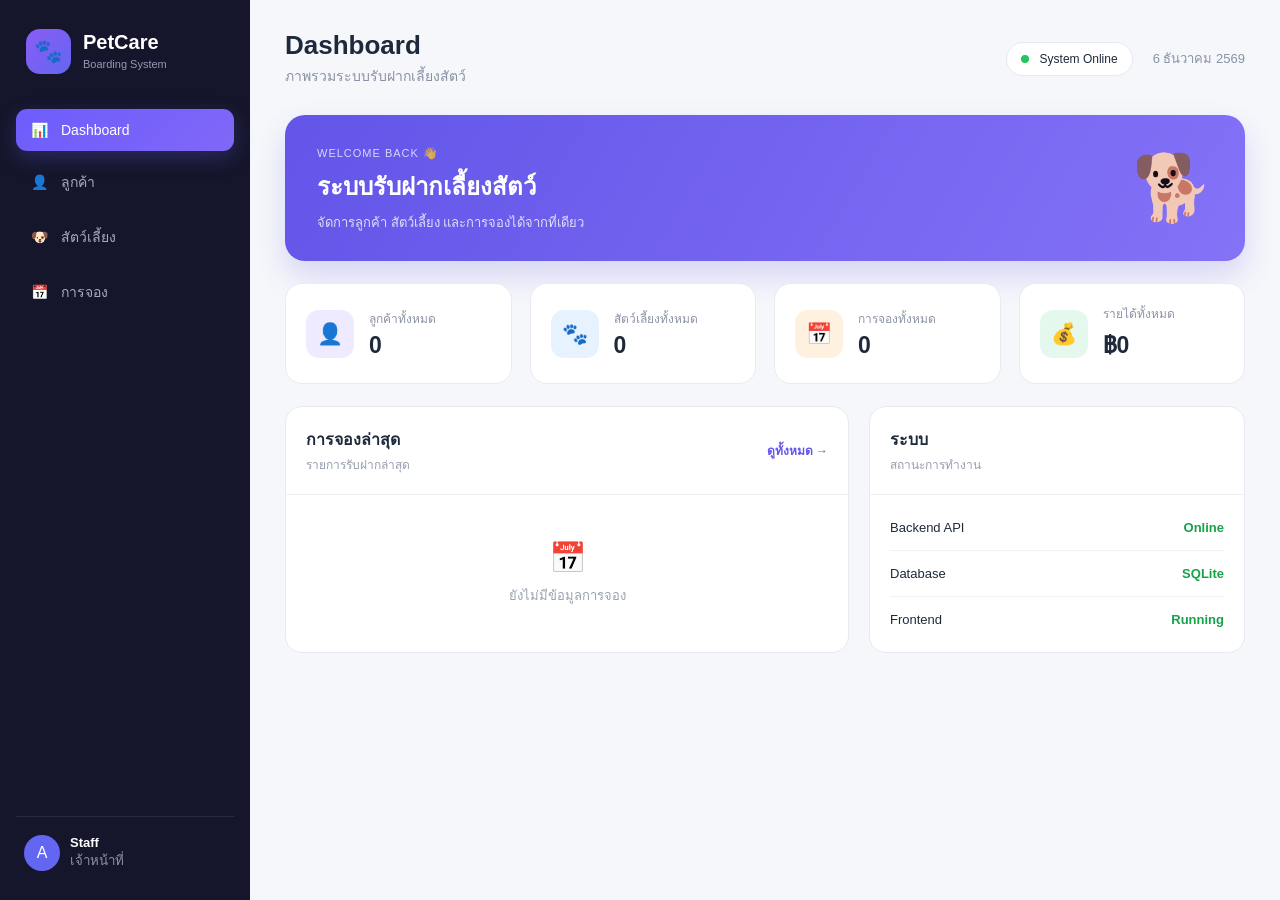
==== frontend/index.html @ 0e415de6 "Pet-Boarding-System" ====
<!DOCTYPE html>
<html lang="th">
<head>
    <meta charset="UTF-8">
    <meta name="viewport" content="width=device-width, initial-scale=1.0">

    <title>PetCare Boarding</title>

    <link rel="stylesheet" href="style.css">
</head>

<body>

    <div class="app">

        <!-- SIDEBAR -->
        <aside class="sidebar">

            <div class="logo">
                <div class="logo-icon">🐾</div>

                <div>
                    <h1>PetCare</h1>
                    <span>Boarding System</span>
                </div>
            </div>

            <nav class="menu">

                <button class="menu-item active" onclick="showPage('dashboard', this)">
                    <span>📊</span>
                    <span>Dashboard</span>
                </button>

                <button class="menu-item" onclick="showPage('customers', this)">
                    <span>👤</span>
                    <span>ลูกค้า</span>
                </button>

                <button class="menu-item" onclick="showPage('pets', this)">
                    <span>🐶</span>
                    <span>สัตว์เลี้ยง</span>
                </button>

                <button class="menu-item" onclick="showPage('bookings', this)">
                    <span>📅</span>
                    <span>การจอง</span>
                </button>

            </nav>

            <div class="sidebar-bottom">
                <div class="staff-card">
                    <div class="staff-avatar">A</div>

                    <div>
                        <strong>Staff</strong>
                        <small>เจ้าหน้าที่</small>
                    </div>
                </div>
            </div>

        </aside>


        <!-- MAIN -->
        <main class="main">

            <!-- HEADER -->
            <header class="header">

                <div>
                    <h2 id="pageTitle">Dashboard</h2>
                    <p id="pageDescription">
                        ภาพรวมระบบรับฝากเลี้ยงสัตว์
                    </p>
                </div>

                <div class="header-right">
                    <div class="status">
                        <span class="status-dot"></span>
                        System Online
                    </div>

                    <div class="date" id="currentDate"></div>
                </div>

            </header>


            <!-- ================= DASHBOARD ================= -->
            <section id="dashboard" class="page active-page">

                <div class="welcome">
                    <div>
                        <span class="welcome-label">WELCOME BACK 👋</span>
                        <h3>ระบบรับฝากเลี้ยงสัตว์</h3>
                        <p>จัดการลูกค้า สัตว์เลี้ยง และการจองได้จากที่เดียว</p>
                    </div>

                    <div class="welcome-icon">
                        🐕
                    </div>
                </div>


                <div class="stats">

                    <div class="stat-card">
                        <div class="stat-icon purple">👤</div>

                        <div>
                            <span>ลูกค้าทั้งหมด</span>
                            <strong id="customerCount">0</strong>
                        </div>
                    </div>


                    <div class="stat-card">
                        <div class="stat-icon blue">🐾</div>

                        <div>
                            <span>สัตว์เลี้ยงทั้งหมด</span>
                            <strong id="petCount">0</strong>
                        </div>
                    </div>


                    <div class="stat-card">
                        <div class="stat-icon orange">📅</div>

                        <div>
                            <span>การจองทั้งหมด</span>
                            <strong id="bookingCount">0</strong>
                        </div>
                    </div>


                    <div class="stat-card">
                        <div class="stat-icon green">💰</div>

                        <div>
                            <span>รายได้ทั้งหมด</span>
                            <strong id="revenue">฿0</strong>
                        </div>
                    </div>

                </div>


                <div class="dashboard-grid">

                    <div class="panel">

                        <div class="panel-header">
                            <div>
                                <h3>การจองล่าสุด</h3>
                                <p>รายการรับฝากล่าสุด</p>
                            </div>

                            <button class="text-button"
                                    onclick="showPage('bookings')">
                                ดูทั้งหมด →
                            </button>
                        </div>

                        <div id="recentBookings" class="empty-state">
                            <div>📅</div>
                            <p>ยังไม่มีข้อมูลการจอง</p>
                        </div>

                    </div>


                    <div class="panel">

                        <div class="panel-header">
                            <div>
                                <h3>ระบบ</h3>
                                <p>สถานะการทำงาน</p>
                            </div>
                        </div>

                        <div class="system-list">

                            <div class="system-row">
                                <span>Backend API</span>
                                <strong class="online">Online</strong>
                            </div>

                            <div class="system-row">
                                <span>Database</span>
                                <strong class="online">SQLite</strong>
                            </div>

                            <div class="system-row">
                                <span>Frontend</span>
                                <strong class="online">Running</strong>
                            </div>

                        </div>

                    </div>

                </div>

            </section>


            <!-- ================= CUSTOMERS ================= -->
            <section id="customers" class="page">

                <div class="page-top">

                    <div>
                        <h3>จัดการลูกค้า</h3>
                        <p>ข้อมูลเจ้าของสัตว์เลี้ยง</p>
                    </div>

                    <button class="primary-button"
                            onclick="openCustomerModal()">
                        + เพิ่มลูกค้า
                    </button>

                </div>


                <div class="panel">

                    <div class="table-wrapper">

                        <table>

                            <thead>
                                <tr>
                                    <th>ID</th>
                                    <th>ชื่อลูกค้า</th>
                                    <th>เบอร์โทรศัพท์</th>
                                    <th>จัดการ</th>
                                </tr>
                            </thead>

                            <tbody id="customerTable">
                            </tbody>

                        </table>

                    </div>

                </div>

            </section>


            <!-- ================= PETS ================= -->
            <section id="pets" class="page">

                <div class="page-top">

                    <div>
                        <h3>จัดการสัตว์เลี้ยง</h3>
                        <p>ข้อมูลสัตว์เลี้ยงของลูกค้า</p>
                    </div>

                    <button class="primary-button"
                            onclick="openPetModal()">
                        + เพิ่มสัตว์เลี้ยง
                    </button>

                </div>


                <div class="panel">

                    <div class="table-wrapper">

                        <table>

                            <thead>
                                <tr>
                                    <th>ID</th>
                                    <th>ชื่อ</th>
                                    <th>ประเภท</th>
                                    <th>สายพันธุ์</th>
                                    <th>อายุ</th>
                                    <th>เจ้าของ</th>
                                    <th>จัดการ</th>
                                </tr>
                            </thead>

                            <tbody id="petTable">
                            </tbody>

                        </table>

                    </div>

                </div>

            </section>


            <!-- ================= BOOKINGS ================= -->
            <section id="bookings" class="page">

                <div class="page-top">

                    <div>
                        <h3>การจองรับฝาก</h3>
                        <p>จัดการรายการรับฝากสัตว์เลี้ยง</p>
                    </div>

                    <button class="primary-button"
                            onclick="openBookingModal()">
                        + สร้างการจอง
                    </button>

                </div>


                <div class="panel">

                    <div class="table-wrapper">

                        <table>

                            <thead>
                                <tr>
                                    <th>ID</th>
                                    <th>สัตว์เลี้ยง</th>
                                    <th>เจ้าของ</th>
                                    <th>เช็กอิน</th>
                                    <th>เช็กเอาต์</th>
                                    <th>บริการ</th>
                                    <th>ราคา</th>
                                    <th>สถานะ</th>
                                    <th>จัดการ</th>
                                </tr>
                            </thead>

                            <tbody id="bookingTable">
                            </tbody>

                        </table>

                    </div>

                </div>

            </section>

        </main>

    </div>


    <!-- ================= MODAL ================= -->

    <div id="modalOverlay" class="modal-overlay">

        <div class="modal">

            <div class="modal-header">

                <div>
                    <h3 id="modalTitle">เพิ่มข้อมูล</h3>
                    <p id="modalSubtitle">กรอกข้อมูลด้านล่าง</p>
                </div>

                <button class="close-button"
                        onclick="closeModal()">
                    ×
                </button>

            </div>

            <div id="modalBody"></div>

        </div>

    </div>


    <script src="app.js"></script>

</body>
</html>
---- frontend/style.css ----
* {
  margin: 0;
  padding: 0;
  box-sizing: border-box;
}

body {
  font-family: "Segoe UI", Tahoma, sans-serif;
  background: #f5f7fb;
  color: #1e293b;
}

button {
  font-family: inherit;
  cursor: pointer;
}

.app {
  min-height: 100vh;
  display: flex;
}

/* ================= SIDEBAR ================= */

.sidebar {
  width: 250px;
  min-height: 100vh;
  background: #15162b;
  color: white;
  padding: 24px 16px;
  display: flex;
  flex-direction: column;
  position: fixed;
  left: 0;
  top: 0;
  bottom: 0;
}

.logo {
  display: flex;
  align-items: center;
  gap: 12px;
  padding: 5px 10px 35px;
}

.logo-icon {
  width: 45px;
  height: 45px;
  border-radius: 14px;
  background: linear-gradient(135deg, #8b5cf6, #6366f1);
  display: flex;
  align-items: center;
  justify-content: center;
  font-size: 23px;
}

.logo h1 {
  font-size: 20px;
}

.logo span {
  color: #9699b5;
  font-size: 11px;
}

.menu {
  display: flex;
  flex-direction: column;
  gap: 7px;
}

.menu-item {
  width: 100%;
  border: none;
  background: transparent;
  color: #a8abc1;
  padding: 13px 15px;
  border-radius: 11px;
  display: flex;
  align-items: center;
  gap: 13px;
  text-align: left;
  font-size: 14px;
  transition: 0.2s;
}

.menu-item:hover {
  background: #23243d;
  color: white;
}

.menu-item.active {
  background: linear-gradient(135deg, #6d5dfc, #8067f7);
  color: white;
  box-shadow: 0 7px 20px rgba(109, 93, 252, 0.25);
}

.sidebar-bottom {
  margin-top: auto;
}

.staff-card {
  border-top: 1px solid #292a43;
  padding: 18px 8px 5px;
  display: flex;
  align-items: center;
  gap: 10px;
}

.staff-avatar {
  width: 36px;
  height: 36px;
  background: #6366f1;
  border-radius: 50%;
  display: flex;
  align-items: center;
  justify-content: center;
}

.staff-card strong {
  display: block;
  font-size: 13px;
}

.staff-card small {
  color: #8d90a8;
}

/* ================= MAIN ================= */

.main {
  margin-left: 250px;
  width: calc(100% - 250px);
  padding: 30px 35px;
}

.header {
  display: flex;
  justify-content: space-between;
  align-items: center;
  margin-bottom: 28px;
}

.header h2 {
  font-size: 26px;
  margin-bottom: 4px;
}

.header p {
  color: #8991a5;
  font-size: 14px;
}

.header-right {
  display: flex;
  align-items: center;
  gap: 20px;
}

.status {
  background: white;
  border: 1px solid #e7e9f0;
  border-radius: 30px;
  padding: 9px 14px;
  font-size: 12px;
}

.status-dot {
  display: inline-block;
  width: 8px;
  height: 8px;
  background: #22c55e;
  border-radius: 50%;
  margin-right: 7px;
}

.date {
  color: #8991a5;
  font-size: 13px;
}

/* ================= PAGE ================= */

.page {
  display: none;
}

.active-page {
  display: block;
}

/* ================= WELCOME ================= */

.welcome {
  background: linear-gradient(120deg, #6255e8, #8472f7);
  color: white;
  border-radius: 20px;
  padding: 28px 32px;
  display: flex;
  justify-content: space-between;
  align-items: center;
  margin-bottom: 22px;
  box-shadow: 0 15px 30px rgba(99, 82, 220, 0.2);
}

.welcome-label {
  font-size: 11px;
  opacity: 0.75;
  letter-spacing: 1px;
}

.welcome h3 {
  font-size: 24px;
  margin: 6px 0;
}

.welcome p {
  font-size: 13px;
  opacity: 0.8;
}

.welcome-icon {
  font-size: 65px;
  opacity: 0.9;
}

/* ================= STATS ================= */

.stats {
  display: grid;
  grid-template-columns: repeat(4, 1fr);
  gap: 18px;
  margin-bottom: 22px;
}

.stat-card {
  background: white;
  border: 1px solid #e9ebf2;
  border-radius: 17px;
  padding: 20px;
  display: flex;
  align-items: center;
  gap: 15px;
}

.stat-icon {
  width: 48px;
  height: 48px;
  border-radius: 13px;
  display: flex;
  align-items: center;
  justify-content: center;
  font-size: 21px;
}

.stat-icon.purple {
  background: #eeeaff;
}

.stat-icon.blue {
  background: #e7f2ff;
}

.stat-icon.orange {
  background: #fff1df;
}

.stat-icon.green {
  background: #e5f8ee;
}

.stat-card span {
  display: block;
  font-size: 12px;
  color: #8b92a5;
  margin-bottom: 4px;
}

.stat-card strong {
  font-size: 23px;
}

/* ================= PANELS ================= */

.dashboard-grid {
  display: grid;
  grid-template-columns: 1.5fr 1fr;
  gap: 20px;
}

.panel {
  background: white;
  border: 1px solid #e8eaf0;
  border-radius: 17px;
  overflow: hidden;
}

.panel-header {
  padding: 20px;
  border-bottom: 1px solid #eef0f4;
  display: flex;
  justify-content: space-between;
  align-items: center;
}

.panel-header h3 {
  font-size: 16px;
}

.panel-header p {
  color: #969dad;
  font-size: 12px;
  margin-top: 3px;
}

.text-button {
  border: none;
  background: none;
  color: #6255e8;
  font-size: 12px;
  font-weight: 600;
}

.empty-state {
  text-align: center;
  padding: 45px;
  color: #9aa1b1;
}

.empty-state div {
  font-size: 30px;
  margin-bottom: 10px;
}

.empty-state p {
  font-size: 13px;
}

.system-list {
  padding: 10px 20px;
}

.system-row {
  display: flex;
  justify-content: space-between;
  padding: 15px 0;
  border-bottom: 1px solid #f0f1f5;
  font-size: 13px;
}

.system-row:last-child {
  border-bottom: none;
}

.online {
  color: #16a34a;
}

/* ================= PAGE TOP ================= */

.page-top {
  display: flex;
  justify-content: space-between;
  align-items: center;
  margin-bottom: 20px;
}

.page-top h3 {
  font-size: 22px;
}

.page-top p {
  color: #8d94a5;
  font-size: 13px;
  margin-top: 4px;
}

.primary-button {
  border: none;
  background: linear-gradient(135deg, #6658ed, #806cf4);
  color: white;
  border-radius: 10px;
  padding: 11px 18px;
  font-size: 13px;
  font-weight: 600;
  box-shadow: 0 7px 15px rgba(101, 88, 237, 0.2);
}

.primary-button:hover {
  transform: translateY(-1px);
}

/* ================= TABLE ================= */

.table-wrapper {
  width: 100%;
  overflow-x: auto;
}

table {
  width: 100%;
  border-collapse: collapse;
  min-width: 700px;
}

th {
  background: #fafbfc;
  color: #7e8698;
  font-size: 11px;
  font-weight: 600;
  text-align: left;
  padding: 14px 18px;
  white-space: nowrap;
}

td {
  padding: 15px 18px;
  border-top: 1px solid #f0f1f5;
  font-size: 13px;
}

tr:hover td {
  background: #fafbff;
}

.action-button {
  border: none;
  background: #f0efff;
  color: #6255e8;
  padding: 7px 10px;
  border-radius: 7px;
  font-size: 11px;
  margin-right: 5px;
}

.delete-button {
  background: #fff0f0;
  color: #dc2626;
}

/* ================= MODAL ================= */

.modal-overlay {
  position: fixed;
  inset: 0;
  background: rgba(15, 17, 35, 0.55);
  display: none;
  align-items: center;
  justify-content: center;
  padding: 20px;
  z-index: 100;
}

.modal-overlay.show {
  display: flex;
}

.modal {
  width: 100%;
  max-width: 500px;
  background: white;
  border-radius: 20px;
  box-shadow: 0 25px 70px rgba(0, 0, 0, 0.2);
  animation: modalIn 0.2s ease;
}

@keyframes modalIn {
  from {
    opacity: 0;
    transform: translateY(10px);
  }

  to {
    opacity: 1;
    transform: translateY(0);
  }
}

.modal-header {
  padding: 22px;
  border-bottom: 1px solid #edf0f4;
  display: flex;
  justify-content: space-between;
}

.modal-header h3 {
  font-size: 18px;
}

.modal-header p {
  color: #9299aa;
  font-size: 12px;
  margin-top: 3px;
}

.close-button {
  width: 32px;
  height: 32px;
  border: none;
  background: #f1f2f5;
  border-radius: 9px;
  font-size: 20px;
  color: #6c7280;
}

/* ================= FORM ================= */

.form {
  padding: 22px;
}

.form-group {
  margin-bottom: 16px;
}

.form-group label {
  display: block;
  font-size: 12px;
  font-weight: 600;
  margin-bottom: 7px;
}

.form-group input,
.form-group select {
  width: 100%;
  border: 1px solid #dfe3eb;
  border-radius: 9px;
  padding: 11px 12px;
  outline: none;
  font-size: 13px;
}

.form-group input:focus,
.form-group select:focus {
  border-color: #7667ef;
  box-shadow: 0 0 0 3px rgba(118, 103, 239, 0.1);
}

.form-actions {
  display: flex;
  justify-content: flex-end;
  gap: 9px;
  margin-top: 20px;
}

.cancel-button {
  border: none;
  background: #f0f1f4;
  color: #555d6d;
  border-radius: 9px;
  padding: 10px 16px;
}

/* ================= BADGE ================= */

.badge {
  display: inline-block;
  padding: 5px 9px;
  border-radius: 20px;
  font-size: 10px;
  font-weight: 600;
}

.badge.confirmed {
  background: #e8f8ef;
  color: #159447;
}

.badge.pending {
  background: #fff5df;
  color: #c47b00;
}

.badge.completed {
  background: #e8f0ff;
  color: #3d68c8;
}

.badge.cancelled {
  background: #fff0f0;
  color: #d52d2d;
}

/* ================= MOBILE ================= */

@media (max-width: 1000px) {
  .stats {
    grid-template-columns: repeat(2, 1fr);
  }

  .dashboard-grid {
    grid-template-columns: 1fr;
  }
}

@media (max-width: 700px) {
  .sidebar {
    width: 70px;
    padding: 15px 8px;
  }

  .logo {
    justify-content: center;
    padding: 5px 0 30px;
  }

  .logo > div:last-child {
    display: none;
  }

  .menu-item {
    justify-content: center;
    padding: 13px 5px;
  }

  .menu-item span:last-child {
    display: none;
  }

  .staff-card {
    justify-content: center;
  }

  .staff-card div:last-child {
    display: none;
  }

  .main {
    margin-left: 70px;
    width: calc(100% - 70px);
    padding: 20px;
  }

  .header-right {
    display: none;
  }

  .stats {
    grid-template-columns: 1fr;
  }

  .welcome {
    padding: 22px;
  }

  .welcome-icon {
    display: none;
  }
}
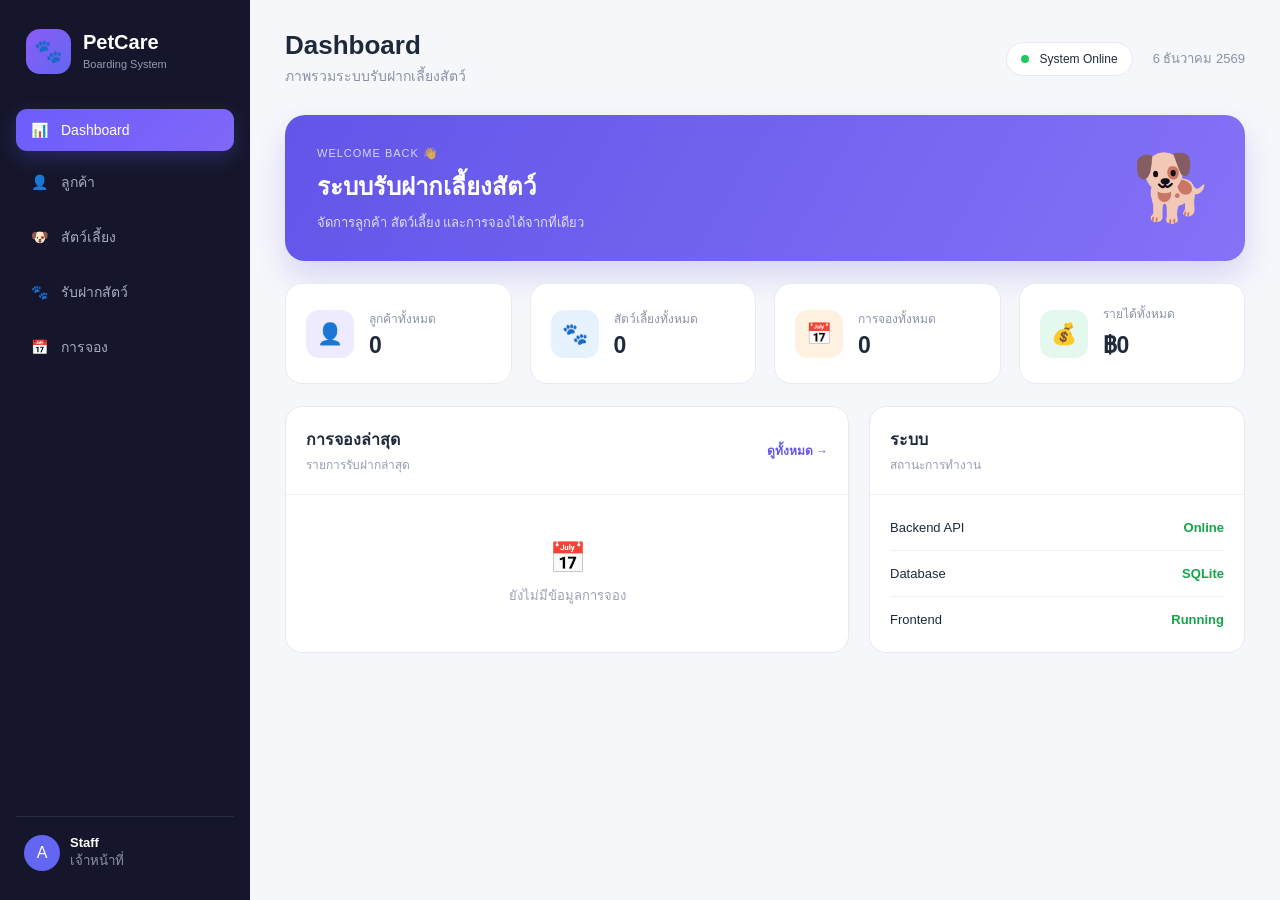
==== commit eb1a1ced: "pet" ====
--- a/frontend/index.html
+++ b/frontend/index.html
@@ -40,6 +40,11 @@
                 <button class="menu-item" onclick="showPage('pets', this)">
                     <span>🐶</span>
                     <span>สัตว์เลี้ยง</span>
+                </button>
+
+                <button class="menu-item" onclick="showPage('boarding', this)">
+                    <span>🐾</span>
+                    <span>รับฝากสัตว์</span>
                 </button>
 
                 <button class="menu-item" onclick="showPage('bookings', this)">
@@ -299,6 +304,268 @@
 
             </section>
 
+
+
+            <!-- ================= QUICK BOARDING ================= -->
+            <section id="boarding" class="page">
+
+                <div class="boarding-hero">
+                    <div class="boarding-hero-text">
+                        <div class="boarding-kicker">PET CARE • CHECK-IN</div>
+                        <h3>รับฝากสัตว์เลี้ยง</h3>
+                        <p>ค้นหาลูกค้าเดิม เลือกสัตว์เลี้ยง แล้วทำรายการฝากได้ในขั้นตอนเดียว</p>
+                    </div>
+                    <div class="boarding-hero-icon">🐾</div>
+                </div>
+
+                <form id="quickBoardingForm" class="boarding-shell" onsubmit="saveQuickBoarding(event)">
+
+                    <div class="boarding-main">
+
+                        <!-- CUSTOMER -->
+                        <div class="boarding-card">
+                            <div class="boarding-card-head">
+                                <div class="step-badge">01</div>
+                                <div>
+                                    <h3>เลือกลูกค้า</h3>
+                                    <p>ค้นหาลูกค้าเก่าจากชื่อหรือเบอร์โทร</p>
+                                </div>
+                                <button type="button" class="outline-button"
+                                        onclick="toggleQuickNewCustomer()">＋ ลูกค้าใหม่</button>
+                            </div>
+
+                            <div class="customer-search-box">
+                                <span>⌕</span>
+                                <input id="quickCustomerSearch" type="text"
+                                       placeholder="ค้นหาชื่อลูกค้า หรือเบอร์โทรศัพท์..."
+                                       autocomplete="off"
+                                       onfocus="filterQuickCustomers()"
+                                       oninput="filterQuickCustomers()">
+                                <button type="button" onclick="clearQuickCustomerSearch()" aria-label="ล้าง">×</button>
+                            </div>
+
+                            <div class="search-hint">พิมพ์อย่างน้อย 1 ตัวอักษร ระบบจะแสดงลูกค้าที่ตรงกัน</div>
+
+                            <div id="quickCustomerResults" class="customer-results-panel"></div>
+
+                            <div id="quickNewCustomerBox" class="inline-new-box">
+                                <div class="inline-title">เพิ่มข้อมูลลูกค้าใหม่</div>
+                                <div class="form-grid-2">
+                                    <div class="form-group">
+                                        <label>ชื่อ-นามสกุล <b>*</b></label>
+                                        <input id="quickNewCustomerName" type="text" placeholder="เช่น สมชาย ใจดี">
+                                    </div>
+                                    <div class="form-group">
+                                        <label>เบอร์โทรศัพท์ <b>*</b></label>
+                                        <input id="quickNewCustomerPhone" type="tel" placeholder="08xxxxxxxx">
+                                    </div>
+                                </div>
+                                <div class="form-grid-2">
+                                    <div class="form-group">
+                                        <label>Email</label>
+                                        <input id="quickNewCustomerEmail" type="email" placeholder="example@email.com">
+                                    </div>
+                                    <div class="form-group">
+                                        <label>ที่อยู่</label>
+                                        <input id="quickNewCustomerAddress" type="text" placeholder="ที่อยู่">
+                                    </div>
+                                </div>
+                            </div>
+
+                            <div id="selectedCustomerBox" class="selected-customer-card empty-selected">
+                                <div class="selected-avatar">👤</div>
+                                <div class="selected-content">
+                                    <span>ลูกค้าที่เลือก</span>
+                                    <strong>ยังไม่ได้เลือกลูกค้า</strong>
+                                    <small>เลือกจากรายการด้านบน</small>
+                                </div>
+                                <button type="button" class="change-selection" onclick="clearQuickCustomer()">เปลี่ยน</button>
+                            </div>
+                        </div>
+
+                        <!-- PET -->
+                        <div class="boarding-card">
+                            <div class="boarding-card-head">
+                                <div class="step-badge">02</div>
+                                <div>
+                                    <h3>เลือกสัตว์เลี้ยง</h3>
+                                    <p>สัตว์เลี้ยงของลูกค้าที่เลือกจะแสดงตรงนี้</p>
+                                </div>
+                            </div>
+
+                            <div id="quickPetArea">
+                                <div class="form-group pet-select-group">
+                                    <label>สัตว์เลี้ยงเดิม</label>
+                                    <select id="quickPetSelect" onchange="selectQuickPet()">
+                                        <option value="">เลือกสัตว์เลี้ยงของลูกค้า...</option>
+                                    </select>
+                                </div>
+
+                                <div id="quickPetInfo" class="pet-detail-card">
+                                    <div class="pet-detail-icon">🐾</div>
+                                    <div class="pet-detail-main">
+                                        <span>ข้อมูลสัตว์เลี้ยง</span>
+                                        <strong id="quickPetNameDisplay">ยังไม่ได้เลือก</strong>
+                                    </div>
+                                    <div class="pet-detail-meta">
+                                        <div><small>ประเภท</small><b id="quickPetTypeDisplay">-</b></div>
+                                        <div><small>สายพันธุ์</small><b id="quickPetBreedDisplay">-</b></div>
+                                    </div>
+                                </div>
+
+                                <div class="new-pet-divider"><span>หรือ</span></div>
+
+                                <button type="button" class="new-pet-button" onclick="toggleQuickNewPet()">
+                                    <span>＋</span>
+                                    <div>
+                                        <strong>เพิ่มสัตว์เลี้ยงใหม่</strong>
+                                        <small>ยังไม่มีข้อมูลสัตว์ตัวนี้ในระบบ</small>
+                                    </div>
+                                </button>
+
+                                <div id="quickNewPetBox" class="inline-new-box">
+                                    <div class="inline-title">ข้อมูลสัตว์เลี้ยงใหม่</div>
+
+                                    <div class="form-grid-2">
+                                        <div class="form-group">
+                                            <label>ชื่อสัตว์ <b>*</b></label>
+                                            <input id="quickNewPetName" type="text" placeholder="เช่น มะลิ">
+                                        </div>
+                                        <div class="form-group">
+                                            <label>ประเภทสัตว์ <b>*</b></label>
+                                            <select id="quickNewPetType" onchange="updateQuickNewPetPreview()">
+                                                <option value="">เลือกประเภทสัตว์เลี้ยง</option>
+                                                <option value="Dog">🐶 สุนัข</option>
+                                                <option value="Cat">🐱 แมว</option>
+                                                <option value="Rabbit">🐰 กระต่าย</option>
+                                                <option value="Hamster">🐹 แฮมสเตอร์</option>
+                                                <option value="Bird">🐦 นก</option>
+                                                <option value="Turtle">🐢 เต่า</option>
+                                                <option value="Fish">🐠 ปลา</option>
+                                                <option value="Guinea Pig">🐹 หนูตะเภา</option>
+                                                <option value="Other">🐾 อื่น ๆ</option>
+                                            </select>
+                                        </div>
+                                    </div>
+
+                                    <div class="animal-type-chips">
+                                        <span>ประเภทที่รองรับ</span>
+                                        <button type="button" onclick="choosePetType('Dog')">🐶 สุนัข</button>
+                                        <button type="button" onclick="choosePetType('Cat')">🐱 แมว</button>
+                                        <button type="button" onclick="choosePetType('Rabbit')">🐰 กระต่าย</button>
+                                        <button type="button" onclick="choosePetType('Bird')">🐦 นก</button>
+                                        <button type="button" onclick="choosePetType('Other')">🐾 อื่น ๆ</button>
+                                    </div>
+
+                                    <div class="form-grid-2">
+                                        <div class="form-group">
+                                            <label>สายพันธุ์</label>
+                                            <input id="quickNewPetBreed" type="text" placeholder="เช่น Golden Retriever">
+                                        </div>
+                                        <div class="form-group">
+                                            <label>อายุ</label>
+                                            <input id="quickNewPetAge" type="number" min="0" placeholder="อายุเป็นปี">
+                                        </div>
+                                    </div>
+                                </div>
+                            </div>
+                        </div>
+
+                        <!-- STAY -->
+                        <div class="boarding-card">
+                            <div class="boarding-card-head">
+                                <div class="step-badge">03</div>
+                                <div>
+                                    <h3>รายละเอียดการฝาก</h3>
+                                    <p>กำหนดวันเข้าพักและบริการ</p>
+                                </div>
+                            </div>
+
+                            <div class="form-grid-2">
+                                <div class="form-group">
+                                    <label>วันเช็กอิน <b>*</b></label>
+                                    <input id="quickCheckIn" type="date" required onchange="updateQuickPrice()">
+                                </div>
+                                <div class="form-group">
+                                    <label>วันเช็กเอาต์ <b>*</b></label>
+                                    <input id="quickCheckOut" type="date" required onchange="updateQuickPrice()">
+                                </div>
+                            </div>
+
+                            <div class="form-grid-2">
+                                <div class="form-group">
+                                    <label>บริการ <b>*</b></label>
+                                    <select id="quickServiceType" onchange="updateQuickPrice()">
+                                        <option value="ฝากเลี้ยงมาตรฐาน" data-price="300">🏠 ฝากเลี้ยงมาตรฐาน — ฿300/วัน</option>
+                                        <option value="ฝากเลี้ยงพิเศษ" data-price="450">⭐ ฝากเลี้ยงพิเศษ — ฿450/วัน</option>
+                                        <option value="ฝากเลี้ยง VIP" data-price="650">👑 ฝากเลี้ยง VIP — ฿650/วัน</option>
+                                    </select>
+                                </div>
+                                <div class="form-group">
+                                    <label>ราคา / วัน</label>
+                                    <div class="price-input">
+                                        <span>฿</span>
+                                        <input id="quickPricePerDay" type="number" min="0" value="300" oninput="updateQuickPrice()">
+                                    </div>
+                                </div>
+                            </div>
+
+                            <div class="form-group">
+                                <label>หมายเหตุเพิ่มเติม</label>
+                                <textarea id="quickNotes" rows="3" placeholder="เช่น แพ้อาหาร, กินอาหารเวลา 18:00 น., ต้องให้ยา..."></textarea>
+                            </div>
+                        </div>
+
+                    </div>
+
+                    <!-- SUMMARY -->
+                    <aside class="boarding-summary">
+                        <div class="summary-card-head">
+                            <div class="summary-paw">🐾</div>
+                            <div>
+                                <span>BOOKING SUMMARY</span>
+                                <h3>สรุปการฝากเลี้ยง</h3>
+                            </div>
+                        </div>
+
+                        <div class="summary-customer" id="quickSummaryPerson">
+                            <div class="summary-avatar">👤</div>
+                            <div>
+                                <small>ลูกค้า</small>
+                                <strong>ยังไม่ได้เลือก</strong>
+                            </div>
+                        </div>
+
+                        <div class="summary-pet" id="quickSummaryPet">
+                            <div class="summary-avatar pet">🐶</div>
+                            <div>
+                                <small>สัตว์เลี้ยง</small>
+                                <strong>ยังไม่ได้เลือก</strong>
+                            </div>
+                        </div>
+
+                        <div class="summary-details">
+                            <div><span>วันเข้าพัก</span><strong id="quickSummaryDates">-</strong></div>
+                            <div><span>จำนวนวัน</span><strong id="quickSummaryDays">0 วัน</strong></div>
+                            <div><span>บริการ</span><strong id="quickSummaryService">-</strong></div>
+                        </div>
+
+                        <div class="summary-total-new">
+                            <span>ยอดรวม</span>
+                            <strong id="quickSummaryTotal">฿0</strong>
+                        </div>
+
+                        <button type="button" class="summary-clear-button" onclick="resetQuickBoarding()">↻ ล้างข้อมูล</button>
+                        <button type="submit" class="summary-submit-button">✓ ยืนยันการฝากเลี้ยง</button>
+
+                        <div class="summary-note">
+                            <span>🔒</span>
+                            <p>ข้อมูลจะถูกบันทึกลงฐานข้อมูลทันทีหลังยืนยัน</p>
+                        </div>
+                    </aside>
+
+                </form>
+            </section>
 
             <!-- ================= BOOKINGS ================= -->
             <section id="bookings" class="page">
--- a/frontend/style.css
+++ b/frontend/style.css
@@ -647,3 +647,1058 @@
     display: none;
   }
 }
+
+/* ================= QUICK BOARDING ================= */
+
+.boarding-layout {
+  display: grid;
+  grid-template-columns: minmax(0, 1.6fr) minmax(280px, 0.75fr);
+  gap: 20px;
+  align-items: start;
+}
+
+.boarding-form-panel {
+  min-width: 0;
+}
+
+.section-label {
+  font-size: 13px;
+  font-weight: 700;
+  color: #4f46c5;
+  background: #f4f2ff;
+  border-radius: 9px;
+  padding: 9px 12px;
+  margin: 4px 0 16px;
+}
+
+.search-select-row {
+  display: flex;
+  gap: 10px;
+  align-items: flex-end;
+}
+
+.grow {
+  flex: 1;
+}
+
+.secondary-button {
+  border: 1px solid #ddd9ff;
+  background: #f7f5ff;
+  color: #5b50d6;
+  border-radius: 9px;
+  padding: 10px 14px;
+  font-size: 12px;
+  font-weight: 600;
+  white-space: nowrap;
+  margin-bottom: 16px;
+}
+
+.secondary-button:hover {
+  background: #eeeaff;
+}
+
+.quick-results {
+  display: grid;
+  gap: 7px;
+  margin-top: -8px;
+  margin-bottom: 14px;
+}
+
+.customer-result {
+  width: 100%;
+  border: 1px solid #e6e8ef;
+  background: #fff;
+  border-radius: 10px;
+  padding: 11px 13px;
+  display: flex;
+  align-items: center;
+  gap: 10px;
+  text-align: left;
+  transition: 0.15s;
+}
+
+.customer-result:hover {
+  border-color: #8b80f4;
+  background: #faf9ff;
+}
+
+.customer-result .result-icon {
+  width: 34px;
+  height: 34px;
+  border-radius: 9px;
+  background: #eeeaff;
+  display: grid;
+  place-items: center;
+}
+
+.customer-result strong,
+.customer-result small {
+  display: block;
+}
+
+.customer-result strong {
+  font-size: 13px;
+}
+
+.customer-result small {
+  color: #9299aa;
+  margin-top: 2px;
+}
+
+.inline-new-box {
+  display: none;
+  background: #fafaff;
+  border: 1px dashed #bdb7f7;
+  border-radius: 12px;
+  padding: 15px;
+  margin-bottom: 15px;
+}
+
+.inline-new-box.show {
+  display: block;
+}
+
+.inline-title {
+  font-size: 12px;
+  font-weight: 700;
+  margin-bottom: 12px;
+  color: #4f46c5;
+}
+
+.form-grid-2 {
+  display: grid;
+  grid-template-columns: 1fr 1fr;
+  gap: 12px;
+}
+
+.selected-box {
+  border-radius: 12px;
+  padding: 12px 14px;
+  display: flex;
+  align-items: center;
+  gap: 11px;
+  margin-bottom: 18px;
+}
+
+.selected-box:not(.empty-selected) {
+  background: #f0fdf4;
+  border: 1px solid #ccefd8;
+}
+
+.selected-box.empty-selected {
+  background: #f8f9fb;
+  border: 1px solid #eceef3;
+  color: #9aa1b1;
+}
+
+.selected-box > span {
+  font-size: 25px;
+}
+
+.selected-box strong,
+.selected-box small {
+  display: block;
+}
+
+.selected-box strong {
+  font-size: 13px;
+}
+
+.selected-box small {
+  font-size: 11px;
+  color: #8991a5;
+  margin-top: 2px;
+}
+
+.add-pet-inline {
+  border: none;
+  background: none;
+  color: #6255e8;
+  font-size: 12px;
+  font-weight: 600;
+  padding: 0;
+  margin: -4px 0 16px;
+}
+
+.quick-summary-card {
+  position: sticky;
+  top: 20px;
+  background: linear-gradient(145deg, #17182e, #24254a);
+  color: white;
+  border-radius: 20px;
+  padding: 22px;
+  box-shadow: 0 18px 40px rgba(24, 25, 55, 0.18);
+}
+
+.summary-top {
+  display: flex;
+  align-items: center;
+  gap: 12px;
+  padding-bottom: 18px;
+  border-bottom: 1px solid rgba(255, 255, 255, 0.1);
+}
+
+.summary-top > span {
+  width: 44px;
+  height: 44px;
+  border-radius: 13px;
+  background: rgba(255, 255, 255, 0.1);
+  display: grid;
+  place-items: center;
+  font-size: 22px;
+}
+
+.summary-top small {
+  color: #a8abc1;
+  font-size: 11px;
+}
+
+.summary-top h3 {
+  margin-top: 2px;
+  font-size: 17px;
+}
+
+.summary-person {
+  display: flex;
+  align-items: center;
+  gap: 11px;
+  padding: 15px 0;
+  border-bottom: 1px solid rgba(255, 255, 255, 0.08);
+}
+
+.summary-person > span {
+  font-size: 20px;
+}
+
+.summary-person small {
+  color: #9da0b8;
+  font-size: 10px;
+  display: block;
+}
+
+.summary-person strong {
+  display: block;
+  font-size: 13px;
+  margin-top: 2px;
+}
+
+.summary-line {
+  display: flex;
+  justify-content: space-between;
+  gap: 15px;
+  padding: 11px 0;
+  font-size: 12px;
+  color: #b4b6c8;
+}
+
+.summary-line strong {
+  color: white;
+  text-align: right;
+}
+
+.summary-total {
+  display: flex;
+  justify-content: space-between;
+  align-items: center;
+  border-top: 1px solid rgba(255, 255, 255, 0.12);
+  margin-top: 8px;
+  padding-top: 17px;
+}
+
+.summary-total span {
+  color: #b8bacb;
+  font-size: 12px;
+}
+
+.summary-total strong {
+  font-size: 25px;
+}
+
+@media (max-width: 900px) {
+  .boarding-layout {
+    grid-template-columns: 1fr;
+  }
+
+  .quick-summary-card {
+    position: static;
+  }
+}
+
+@media (max-width: 600px) {
+  .search-select-row,
+  .form-grid-2 {
+    grid-template-columns: 1fr;
+    display: grid;
+  }
+
+  .secondary-button {
+    width: 100%;
+    margin-bottom: 8px;
+  }
+}
+
+/* ===== รับฝากสัตว์: ค้นหาลูกค้า + ข้อมูลประเภทสัตว์ ===== */
+.search-select-row .form-group.grow {
+  min-width: 0;
+}
+#quickCustomerSearch {
+  border: 1.5px solid #dfe2eb;
+  background: #fff;
+  font-size: 14px;
+  padding: 13px 14px;
+}
+#quickCustomerSearch:focus {
+  border-color: #7c6ff2;
+  box-shadow: 0 0 0 3px rgba(124, 111, 242, 0.1);
+}
+.quick-results {
+  max-height: 300px;
+  overflow-y: auto;
+  padding: 2px;
+}
+.customer-result {
+  cursor: pointer;
+}
+.customer-result:active {
+  transform: scale(0.99);
+}
+.pet-info-box {
+  display: grid;
+  grid-template-columns: 1fr 1fr;
+  gap: 10px;
+  margin: 10px 0 12px;
+}
+.pet-info-box > div {
+  display: flex;
+  align-items: center;
+  gap: 9px;
+  padding: 11px 12px;
+  border: 1px solid #e8eaf0;
+  border-radius: 11px;
+  background: #fafbfc;
+}
+.pet-info-box > div > span {
+  font-size: 22px;
+}
+.pet-info-box small,
+.pet-info-box strong {
+  display: block;
+}
+.pet-info-box small {
+  color: #949bab;
+  font-size: 11px;
+  margin-bottom: 2px;
+}
+.pet-info-box strong {
+  font-size: 13px;
+}
+@media (max-width: 600px) {
+  .pet-info-box {
+    grid-template-columns: 1fr;
+  }
+  .search-select-row {
+    flex-direction: column;
+    align-items: stretch;
+  }
+}
+
+/* =========================================================
+   PREMIUM BOARDING CHECK-IN
+   ========================================================= */
+
+.boarding-hero {
+  position: relative;
+  overflow: hidden;
+  min-height: 150px;
+  padding: 28px 34px;
+  margin-bottom: 22px;
+  border-radius: 22px;
+  background: linear-gradient(135deg, #5b52d9 0%, #7569ed 55%, #9185f7 100%);
+  color: #fff;
+  display: flex;
+  align-items: center;
+  justify-content: space-between;
+  box-shadow: 0 18px 40px rgba(91, 82, 217, 0.2);
+}
+.boarding-hero:after {
+  content: "";
+  position: absolute;
+  width: 220px;
+  height: 220px;
+  border-radius: 50%;
+  right: 70px;
+  top: -100px;
+  background: rgba(255, 255, 255, 0.09);
+}
+.boarding-hero-text {
+  position: relative;
+  z-index: 1;
+}
+.boarding-kicker {
+  font-size: 10px;
+  letter-spacing: 1.8px;
+  font-weight: 700;
+  opacity: 0.72;
+  margin-bottom: 6px;
+}
+.boarding-hero h3 {
+  font-size: 27px;
+  margin: 0 0 5px;
+}
+.boarding-hero p {
+  font-size: 13px;
+  opacity: 0.84;
+}
+.boarding-hero-icon {
+  position: relative;
+  z-index: 1;
+  font-size: 70px;
+  margin-right: 25px;
+  filter: drop-shadow(0 8px 10px rgba(0, 0, 0, 0.12));
+}
+
+.boarding-shell {
+  display: grid;
+  grid-template-columns: minmax(0, 1fr) 340px;
+  gap: 22px;
+  align-items: start;
+}
+.boarding-main {
+  display: grid;
+  gap: 18px;
+}
+.boarding-card {
+  background: #fff;
+  border: 1px solid #e8eaf1;
+  border-radius: 18px;
+  padding: 22px;
+  box-shadow: 0 7px 24px rgba(25, 29, 55, 0.045);
+}
+.boarding-card-head {
+  display: flex;
+  align-items: center;
+  gap: 12px;
+  margin-bottom: 20px;
+}
+.boarding-card-head > div:nth-child(2) {
+  flex: 1;
+}
+.boarding-card-head h3 {
+  font-size: 16px;
+  margin: 0;
+}
+.boarding-card-head p {
+  color: #949bab;
+  font-size: 11px;
+  margin-top: 3px;
+}
+.step-badge {
+  width: 39px;
+  height: 39px;
+  flex: 0 0 39px;
+  border-radius: 12px;
+  display: grid;
+  place-items: center;
+  background: #eeecff;
+  color: #5d52d8;
+  font-weight: 800;
+  font-size: 12px;
+}
+.outline-button {
+  border: 1px solid #ddd9fb;
+  background: #faf9ff;
+  color: #5c51d7;
+  border-radius: 9px;
+  padding: 9px 12px;
+  font-size: 11px;
+  font-weight: 700;
+}
+.outline-button:hover {
+  background: #f0eeff;
+}
+
+.customer-search-box {
+  height: 48px;
+  border: 1.5px solid #dfe2eb;
+  border-radius: 12px;
+  background: #fbfcfe;
+  display: flex;
+  align-items: center;
+  padding: 0 13px;
+  transition: 0.2s;
+}
+.customer-search-box:focus-within {
+  border-color: #776bf0;
+  background: #fff;
+  box-shadow: 0 0 0 4px rgba(119, 107, 240, 0.09);
+}
+.customer-search-box > span {
+  color: #6f65dd;
+  font-size: 25px;
+  line-height: 1;
+  margin-right: 9px;
+}
+.customer-search-box input {
+  border: 0 !important;
+  box-shadow: none !important;
+  outline: 0;
+  background: transparent;
+  flex: 1;
+  height: 100%;
+  font-size: 13px;
+}
+.customer-search-box button {
+  width: 25px;
+  height: 25px;
+  border: 0;
+  border-radius: 50%;
+  background: #eceef4;
+  color: #7c8291;
+  cursor: pointer;
+}
+.search-hint {
+  color: #9aa0ae;
+  font-size: 10px;
+  margin: 8px 2px 12px;
+}
+.customer-results-panel {
+  max-height: 245px;
+  overflow-y: auto;
+  padding-right: 2px;
+}
+.results-title {
+  color: #7f8696;
+  font-size: 10px;
+  font-weight: 700;
+  margin: 0 2px 8px;
+  display: flex;
+  justify-content: space-between;
+}
+.results-title span {
+  color: #b0b4bf;
+  font-weight: 500;
+}
+.customer-result-card {
+  width: 100%;
+  border: 1px solid #e9ebf1;
+  background: #fff;
+  border-radius: 12px;
+  padding: 11px 12px;
+  display: flex;
+  align-items: center;
+  gap: 11px;
+  text-align: left;
+  cursor: pointer;
+  margin-bottom: 7px;
+  transition: 0.16s;
+}
+.customer-result-card:hover {
+  border-color: #a59df7;
+  background: #fbfaff;
+  transform: translateX(2px);
+}
+.customer-result-card.selected {
+  border-color: #8b80ef;
+  background: #f7f6ff;
+}
+.customer-result-avatar {
+  width: 37px;
+  height: 37px;
+  border-radius: 11px;
+  display: grid;
+  place-items: center;
+  background: #efedff;
+  font-size: 18px;
+}
+.customer-result-info {
+  flex: 1;
+  min-width: 0;
+}
+.customer-result-info strong {
+  display: block;
+  font-size: 12px;
+  color: #273044;
+}
+.customer-result-info span {
+  display: block;
+  color: #959bab;
+  font-size: 10px;
+  margin-top: 3px;
+}
+.customer-result-arrow {
+  color: #aaaeb9;
+  font-size: 20px;
+}
+.customer-result-card.selected .customer-result-arrow {
+  color: #5d52d8;
+  font-weight: 800;
+}
+.customer-empty {
+  border: 1px dashed #dfe2ea;
+  border-radius: 12px;
+  padding: 22px;
+  text-align: center;
+  color: #9aa0ae;
+}
+.customer-empty div {
+  font-size: 27px;
+  margin-bottom: 5px;
+}
+.customer-empty strong,
+.customer-empty span {
+  display: block;
+}
+.customer-empty strong {
+  color: #606778;
+  font-size: 12px;
+}
+.customer-empty span {
+  font-size: 10px;
+  margin-top: 3px;
+}
+
+.selected-customer-card {
+  margin-top: 14px;
+  padding: 12px;
+  border-radius: 13px;
+  display: flex;
+  align-items: center;
+  gap: 11px;
+}
+.selected-customer-card:not(.empty-selected) {
+  background: #f2fbf6;
+  border: 1px solid #d0efdc;
+}
+.selected-customer-card.empty-selected {
+  background: #f8f9fb;
+  border: 1px solid #eceef2;
+}
+.selected-avatar {
+  width: 38px;
+  height: 38px;
+  border-radius: 11px;
+  display: grid;
+  place-items: center;
+  background: #e4f7ec;
+  color: #17a05a;
+  font-weight: 800;
+}
+.empty-selected .selected-avatar {
+  background: #eceef3;
+  color: #999fac;
+}
+.selected-content {
+  flex: 1;
+  min-width: 0;
+}
+.selected-content span {
+  display: block;
+  color: #9097a5;
+  font-size: 9px;
+  margin-bottom: 2px;
+}
+.selected-content strong {
+  display: block;
+  color: #273044;
+  font-size: 12px;
+}
+.selected-content small {
+  display: block;
+  color: #8991a1;
+  font-size: 10px;
+  margin-top: 2px;
+}
+.change-selection {
+  border: 0;
+  background: transparent;
+  color: #6257db;
+  font-size: 10px;
+  font-weight: 700;
+  cursor: pointer;
+}
+
+.pet-select-group {
+  margin-bottom: 12px;
+}
+.pet-select-group select:disabled {
+  background: #f5f6f8;
+  color: #a4a9b5;
+  cursor: not-allowed;
+}
+.pet-detail-card {
+  min-height: 76px;
+  border: 1px solid #e7e9ef;
+  background: #fafbfc;
+  border-radius: 13px;
+  padding: 13px;
+  display: flex;
+  align-items: center;
+  gap: 11px;
+}
+.pet-detail-icon {
+  width: 44px;
+  height: 44px;
+  border-radius: 13px;
+  background: #fff0e2;
+  display: grid;
+  place-items: center;
+  font-size: 23px;
+}
+.pet-detail-main {
+  min-width: 100px;
+  flex: 1;
+}
+.pet-detail-main span,
+.pet-detail-meta small {
+  display: block;
+  color: #9aa0ad;
+  font-size: 9px;
+}
+.pet-detail-main strong {
+  display: block;
+  font-size: 13px;
+  margin-top: 2px;
+}
+.pet-detail-meta {
+  display: flex;
+  gap: 18px;
+}
+.pet-detail-meta b {
+  display: block;
+  color: #3b4150;
+  font-size: 10px;
+  margin-top: 3px;
+}
+.new-pet-divider {
+  display: flex;
+  align-items: center;
+  gap: 10px;
+  color: #a2a7b2;
+  font-size: 10px;
+  margin: 16px 0;
+}
+.new-pet-divider:before,
+.new-pet-divider:after {
+  content: "";
+  height: 1px;
+  background: #eceef2;
+  flex: 1;
+}
+.new-pet-button {
+  width: 100%;
+  border: 1px dashed #cfcaf8;
+  background: #fbfaff;
+  border-radius: 12px;
+  padding: 11px 13px;
+  display: flex;
+  align-items: center;
+  gap: 10px;
+  text-align: left;
+  color: #5d53d7;
+  cursor: pointer;
+}
+.new-pet-button:hover {
+  background: #f5f3ff;
+}
+.new-pet-button > span {
+  width: 30px;
+  height: 30px;
+  border-radius: 9px;
+  background: #ece9ff;
+  display: grid;
+  place-items: center;
+  font-size: 17px;
+}
+.new-pet-button strong,
+.new-pet-button small {
+  display: block;
+}
+.new-pet-button strong {
+  font-size: 11px;
+}
+.new-pet-button small {
+  color: #969bab;
+  font-size: 9px;
+  margin-top: 2px;
+}
+
+.inline-new-box {
+  margin-top: 12px;
+  margin-bottom: 0;
+  padding: 16px;
+  border: 1px solid #dedafb;
+  border-radius: 13px;
+  background: #fbfaff;
+}
+.inline-new-box .form-group {
+  margin-bottom: 12px;
+}
+.inline-new-box .form-group:last-child {
+  margin-bottom: 0;
+}
+.inline-title {
+  font-size: 11px;
+  color: #5a50d5;
+  margin-bottom: 13px;
+}
+.inline-new-box label b,
+.boarding-card label b {
+  color: #e45151;
+}
+.animal-type-chips {
+  display: flex;
+  align-items: center;
+  flex-wrap: wrap;
+  gap: 6px;
+  margin: -2px 0 14px;
+}
+.animal-type-chips > span {
+  color: #9298a6;
+  font-size: 9px;
+  margin-right: 2px;
+}
+.animal-type-chips button {
+  border: 1px solid #e2e4eb;
+  background: #fff;
+  border-radius: 20px;
+  padding: 5px 8px;
+  font-size: 9px;
+  color: #5f6573;
+  cursor: pointer;
+}
+.animal-type-chips button:hover {
+  border-color: #a49bf5;
+  background: #f7f5ff;
+  color: #5c51d8;
+}
+.price-input {
+  display: flex;
+  align-items: center;
+  border: 1px solid #dfe3eb;
+  border-radius: 9px;
+  height: 40px;
+  overflow: hidden;
+}
+.price-input > span {
+  padding: 0 0 0 12px;
+  color: #7b72dd;
+  font-weight: 700;
+  font-size: 12px;
+}
+.price-input input {
+  border: 0 !important;
+  box-shadow: none !important;
+  height: 100%;
+}
+.boarding-card textarea {
+  width: 100%;
+  resize: vertical;
+  border: 1px solid #dfe3eb;
+  border-radius: 9px;
+  padding: 11px 12px;
+  outline: none;
+  font: inherit;
+  font-size: 12px;
+}
+.boarding-card textarea:focus {
+  border-color: #7667ef;
+  box-shadow: 0 0 0 3px rgba(118, 103, 239, 0.1);
+}
+
+/* Summary */
+.boarding-summary {
+  position: sticky;
+  top: 25px;
+}
+.quick-summary-card {
+  display: none !important;
+}
+.summary-card-head {
+  padding-bottom: 18px;
+  border-bottom: 1px solid rgba(255, 255, 255, 0.1);
+  display: flex;
+  align-items: center;
+  gap: 11px;
+}
+.boarding-summary {
+  background: linear-gradient(155deg, #17182f 0%, #24254b 100%);
+  color: #fff;
+  border-radius: 20px;
+  padding: 21px;
+  box-shadow: 0 18px 40px rgba(24, 25, 55, 0.2);
+}
+.summary-paw {
+  width: 43px;
+  height: 43px;
+  border-radius: 12px;
+  display: grid;
+  place-items: center;
+  background: rgba(255, 255, 255, 0.1);
+  font-size: 21px;
+}
+.summary-card-head span {
+  display: block;
+  color: #969ab5;
+  font-size: 8px;
+  letter-spacing: 1.4px;
+}
+.summary-card-head h3 {
+  font-size: 15px;
+  margin-top: 3px;
+}
+.summary-customer,
+.summary-pet {
+  display: flex;
+  align-items: center;
+  gap: 10px;
+  padding: 14px 0;
+  border-bottom: 1px solid rgba(255, 255, 255, 0.08);
+}
+.summary-avatar {
+  width: 37px;
+  height: 37px;
+  border-radius: 11px;
+  display: grid;
+  place-items: center;
+  background: rgba(255, 255, 255, 0.1);
+  font-size: 18px;
+}
+.summary-avatar.pet {
+  background: rgba(245, 171, 82, 0.13);
+}
+.summary-customer small,
+.summary-pet small {
+  display: block;
+  color: #969ab5;
+  font-size: 9px;
+}
+.summary-customer strong,
+.summary-pet strong {
+  display: block;
+  color: #fff;
+  font-size: 12px;
+  margin-top: 2px;
+}
+.summary-details {
+  padding: 8px 0;
+}
+.summary-details > div {
+  display: flex;
+  justify-content: space-between;
+  gap: 10px;
+  padding: 9px 0;
+}
+.summary-details span {
+  color: #a6a9bc;
+  font-size: 10px;
+}
+.summary-details strong {
+  color: #fff;
+  font-size: 10px;
+  text-align: right;
+}
+.summary-total-new {
+  border-top: 1px solid rgba(255, 255, 255, 0.12);
+  padding: 17px 0 15px;
+  display: flex;
+  justify-content: space-between;
+  align-items: center;
+}
+.summary-total-new span {
+  color: #a9adbf;
+  font-size: 11px;
+}
+.summary-total-new strong {
+  font-size: 26px;
+}
+.summary-clear-button,
+.summary-submit-button {
+  width: 100%;
+  border-radius: 10px;
+  padding: 11px;
+  font-size: 11px;
+  font-weight: 700;
+  cursor: pointer;
+}
+.summary-clear-button {
+  border: 1px solid rgba(255, 255, 255, 0.12);
+  background: rgba(255, 255, 255, 0.06);
+  color: #c2c4d1;
+  margin-bottom: 8px;
+}
+.summary-submit-button {
+  border: 0;
+  background: linear-gradient(135deg, #7568f0, #8c7ff8);
+  color: #fff;
+  box-shadow: 0 9px 20px rgba(112, 98, 239, 0.3);
+}
+.summary-submit-button:hover {
+  transform: translateY(-1px);
+}
+.summary-note {
+  display: flex;
+  gap: 7px;
+  margin-top: 13px;
+  padding-top: 13px;
+  border-top: 1px solid rgba(255, 255, 255, 0.08);
+}
+.summary-note span {
+  font-size: 12px;
+}
+.summary-note p {
+  color: #858aa5;
+  font-size: 8px;
+  line-height: 1.5;
+}
+
+/* Hide old form padding behavior only inside new boarding */
+#boarding .form-group input,
+#boarding .form-group select {
+  height: 40px;
+}
+#boarding .form-group {
+  margin-bottom: 15px;
+}
+#boarding .form-grid-2 {
+  gap: 14px;
+}
+
+@media (max-width: 1050px) {
+  .boarding-shell {
+    grid-template-columns: 1fr;
+  }
+  .boarding-summary {
+    position: static;
+  }
+}
+@media (max-width: 700px) {
+  .boarding-hero {
+    padding: 22px;
+  }
+  .boarding-hero h3 {
+    font-size: 22px;
+  }
+  .boarding-hero-icon {
+    font-size: 48px;
+    margin-right: 0;
+  }
+  .boarding-card {
+    padding: 17px;
+  }
+  .boarding-card-head {
+    align-items: flex-start;
+  }
+  .outline-button {
+    margin-left: auto;
+  }
+  .form-grid-2 {
+    grid-template-columns: 1fr;
+  }
+  .pet-detail-card {
+    flex-wrap: wrap;
+  }
+  .pet-detail-meta {
+    width: 100%;
+    padding-left: 55px;
+  }
+}
